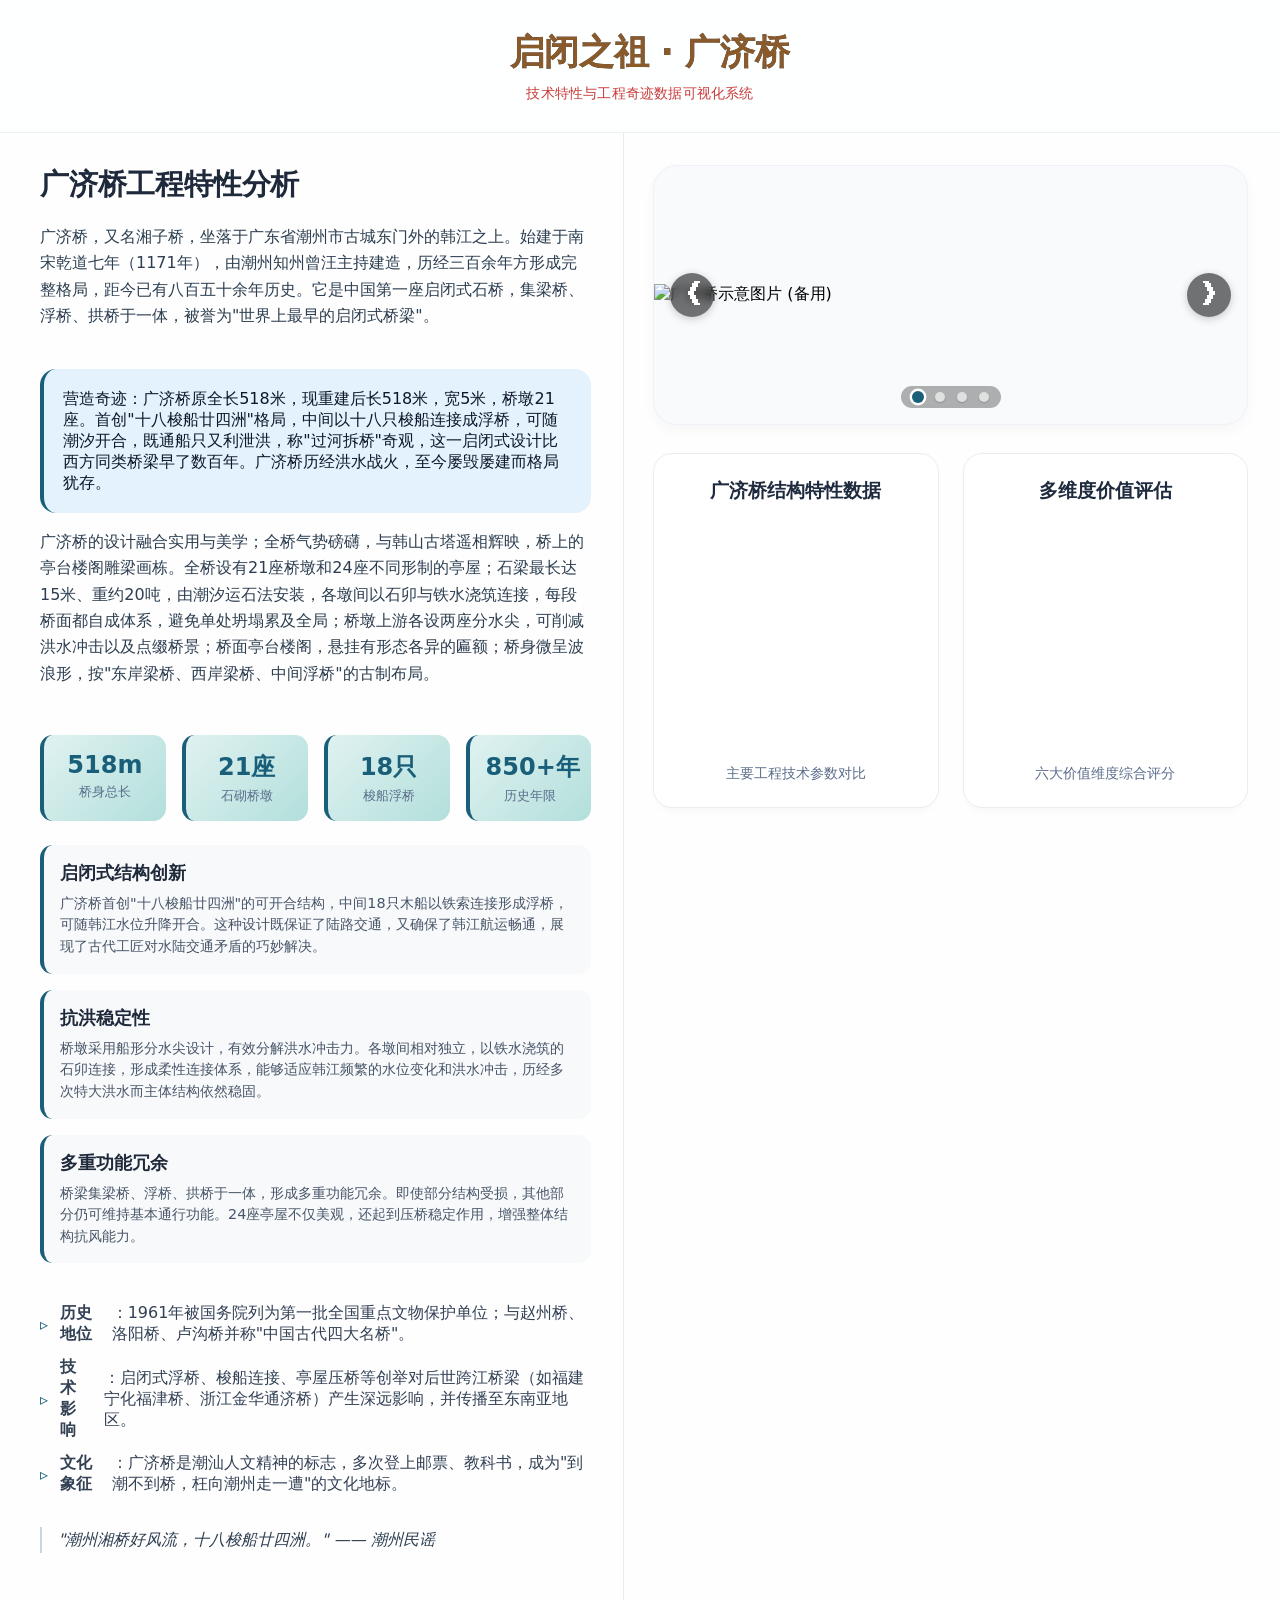
==== guangji.html @ d0218d82 "Add files via upload" ====
<!DOCTYPE html>
<html lang="zh-CN">
<head>
    <meta charset="UTF-8">
    <meta name="viewport" content="width=device-width, initial-scale=1.0, viewport-fit=cover">
    <title>广济桥 - 技术特性数据可视化</title>
    <!-- 引入ECharts库 -->
    <script src="https://cdn.staticfile.org/echarts/5.4.3/echarts.min.js"></script>
    <style>
        * {
            margin: 0;
            padding: 0;
            box-sizing: border-box;
        }

        html, body {
            width: 100%;
            height: 100%;
            margin: 0;
            padding: 0;
        }

        body {
            background: #f5f7fa;
            font-family: 'Inter', system-ui, -apple-system, 'Segoe UI', Roboto, 'Helvetica Neue', sans-serif;
        }

        .layout-card {
            width: 100%;
            margin: 0;
            background: rgba(255, 255, 255, 0.95);
            box-shadow: 0 8px 20px rgba(0, 0, 0, 0.08);
            overflow: hidden;
            border-radius: 0;
        }

        .global-header {
            background: url('images/赵州桥背景.jpg') no-repeat center center;
            background-size: cover;
            padding: 1.8rem 2.5rem;
            border-bottom: 1px solid rgba(0, 0, 0, 0.06);
            box-shadow: 0 1px 2px rgba(0, 0, 0, 0.02);
            text-align: center;
        }

        .global-header h1 {
            font-size: 2.2rem;
            font-weight: 700;
            background: linear-gradient(135deg, #1E2A3E, #2C3E50);
            background-clip: text;
            -webkit-background-clip: text;
            color: #8b5a2b;
            letter-spacing: -0.3px;
            display: inline-block;
            padding-left: 1.2rem;
        }

        .global-header .sub {
            color: rgba(188, 11, 11, 0.8);
            margin-top: 0.5rem;
            font-size: 0.9rem;
            font-weight: 400;
            letter-spacing: 0.2px;
        }

        .content-split {
            display: grid;
            grid-template-columns: 1fr 1.05fr;
            gap: 0;
            background: #fefefe;
        }

        .left-text {
         background: url('images/赵州桥文字.jpg') no-repeat center center;
         background-size: cover;
         padding: 2rem 2rem 2rem 2.5rem;
         border-right: 1px solid #e9edf2;
         transition: all 0.2s;
       }

        .text-card {
            height: 100%;
            display: flex;
            flex-direction: column;
            justify-content: flex-start;
        }

        .text-card h2 {
            font-size: 1.8rem;
            font-weight: 600;
            color: #1e293b;
            margin-bottom: 1.2rem;
            letter-spacing: -0.2px;
        }

        .text-card p {
            color: #2c3e50;
            line-height: 1.65;
            font-size: 1rem;
            margin-bottom: 1.5rem;
        }

        .text-card .highlight {
            background: #e3f2fd;
            padding: 1.2rem;
            border-radius: 1rem;
            margin: 1rem 0;
            font-weight: 500;
            color: #0f172a;
            border-left: 4px solid #1a5f7a;
        }

        .text-card ul {
            list-style: none;
            margin-top: 0.5rem;
        }

        .text-card li {
            margin-bottom: 0.75rem;
            display: flex;
            align-items: center;
            gap: 0.75rem;
            color: #334155;
        }

        .text-card li::before {
            content: "▹";
            color: #1a5f7a;
            font-weight: bold;
        }

        .right-area {
           display: flex;
           flex-direction: column;
           background: url('images/赵州桥文字.jpg') no-repeat center center;
           background-size: cover;
           padding: 2rem 2rem 2rem 1.8rem;
           gap: 1.8rem;
       }

        .image-carousel {
            position: relative;
            background: #f8fafc;
            border-radius: 1.5rem;
            overflow: hidden;
            box-shadow: 0 6px 14px rgba(0, 0, 0, 0.03);
            border: 1px solid #eef2f8;
            min-height: 260px;
            display: flex;
            align-items: center;
            justify-content: center;
        }

        .carousel-img {
            width: 100%;
            height: auto;
            display: block;
            object-fit: cover;
            transition: opacity 0.2s ease;
        }

        .carousel-btn {
            position: absolute;
            top: 50%;
            transform: translateY(-50%);
            background: rgba(0, 0, 0, 0.55);
            backdrop-filter: blur(4px);
            border: none;
            color: white;
            font-size: 2rem;
            font-weight: 500;
            width: 44px;
            height: 44px;
            border-radius: 60px;
            display: flex;
            align-items: center;
            justify-content: center;
            cursor: pointer;
            transition: all 0.2s ease;
            z-index: 20;
            font-family: monospace;
            line-height: 1;
            padding: 0;
            box-shadow: 0 2px 8px rgba(0,0,0,0.2);
        }

        .carousel-btn:hover {
            background: rgba(0, 0, 0, 0.85);
            transform: translateY(-50%) scale(1.03);
        }

        .carousel-btn.prev {
            left: 16px;
        }

        .carousel-btn.next {
            right: 16px;
        }

        .carousel-dots {
            position: absolute;
            bottom: 16px;
            left: 0;
            right: 0;
            display: flex;
            justify-content: center;
            gap: 12px;
            z-index: 20;
            padding: 6px 12px;
            background: rgba(0,0,0,0.3);
            backdrop-filter: blur(4px);
            border-radius: 40px;
            width: fit-content;
            margin: 0 auto;
            pointer-events: none;
        }

        .dot {
            width: 10px;
            height: 10px;
            background-color: rgba(255, 255, 255, 0.6);
            border-radius: 50%;
            transition: all 0.2s;
            cursor: pointer;
            pointer-events: auto;
            box-shadow: 0 1px 2px rgba(0,0,0,0.2);
        }

        .dot.active {
            background-color: #1a5f7a;
            transform: scale(1.2);
            box-shadow: 0 0 0 2px white;
        }

        .dot:hover {
            background-color: #ffffff;
        }

        .charts-split {
            display: grid;
            grid-template-columns: 1fr 1fr;
            gap: 1.5rem;
        }

        .chart-card {
            background: #ffffff;
            border-radius: 1.2rem;
            border: 1px solid #e9edf2;
            box-shadow: 0 6px 12px -6px rgba(0, 0, 0, 0.05);
            transition: all 0.25s ease;
            min-height: 260px;
            display: flex;
            flex-direction: column;
            overflow: hidden;
        }

        .chart-container {
            padding: 1.5rem 1rem;
            flex: 1;
            display: flex;
            flex-direction: column;
            align-items: center;
            justify-content: center;
            min-height: 220px;
        }

        .chart-title {
            font-size: 1.2rem;
            font-weight: 600;
            color: #1e2a3e;
            margin-bottom: 0.8rem;
            text-align: center;
        }

        .chart-description {
            font-size: 0.85rem;
            color: #5b6e8c;
            margin-top: 0.4rem;
            text-align: center;
            line-height: 1.4;
        }

        /* 新增：技术特性卡片样式 */
        .tech-stats-container {
            display: grid;
            grid-template-columns: repeat(auto-fit, minmax(120px, 1fr));
            gap: 1rem;
            margin-top: 1.5rem;
        }

        .tech-stat-box {
            background: linear-gradient(135deg, #e0f2f1, #b2dfdb);
            padding: 1rem;
            border-radius: 0.8rem;
            text-align: center;
            border-left: 4px solid #1a5f7a;
        }

        .stat-value {
            font-size: 1.5rem;
            font-weight: bold;
            color: #1a5f7a;
        }

        .stat-label {
            font-size: 0.8rem;
            color: #5b6e8c;
            margin-top: 0.3rem;
        }

        .feature-item {
            background: #f8f9fa;
            padding: 1rem;
            border-radius: 0.8rem;
            margin-bottom: 1rem;
            border-left: 4px solid #1a5f7a;
        }

        .feature-title {
            color: #1e293b;
            font-size: 1.1rem;
            font-weight: 600;
            margin-bottom: 0.5rem;
        }

        .feature-desc {
            color: #475569;
            line-height: 1.5;
            font-size: 0.9rem;
        }

        @media (max-width: 950px) {
            .content-split {
                grid-template-columns: 1fr;
                gap: 0;
            }
            .left-text {
                border-right: none;
                border-bottom: 1px solid #e9edf2;
                padding: 1.8rem;
            }
            .right-area {
                padding: 1.8rem;
            }
            .global-header h1 {
                font-size: 1.8rem;
            }
            .carousel-btn {
                width: 38px;
                height: 38px;
                font-size: 1.8rem;
            }
        }

        @media (max-width: 640px) {
            .charts-split {
                grid-template-columns: 1fr;
                gap: 1rem;
            }
            .chart-card {
                min-height: 220px;
            }
            .right-area {
                gap: 1.2rem;
            }
            .global-header {
                padding: 1.2rem 1.5rem;
            }
            .text-card h2 {
                font-size: 1.5rem;
            }
            .carousel-btn {
                width: 32px;
                height: 32px;
                font-size: 1.4rem;
            }
            .carousel-dots {
                bottom: 8px;
                gap: 8px;
            }
            .dot {
                width: 8px;
                height: 8px;
            }
        }

        @import url('https://fonts.googleapis.com/css2?family=Inter:opsz,wght@14..32,300;14..32,400;14..32,500;14..32,600;14..32,700&display=swap');
    </style>
</head>
<body>
<div class="layout-card">
    <!-- 全局第一行：标题部分 -->
    <div class="global-header">
        <h1>启闭之祖 · 广济桥</h1>
        <div class="sub">技术特性与工程奇迹数据可视化系统</div>
    </div>

    <!-- 内容区域：左右分开 -->
    <div class="content-split">
        <!-- 左侧文字区域 -->
        <div class="left-text">
            <div class="text-card">
                <h2>广济桥工程特性分析</h2>
                
                <p>广济桥，又名湘子桥，坐落于广东省潮州市古城东门外的韩江之上。始建于南宋乾道七年（1171年），由潮州知州曾汪主持建造，历经三百余年方形成完整格局，距今已有八百五十余年历史。它是中国第一座启闭式石桥，集梁桥、浮桥、拱桥于一体，被誉为"世界上最早的启闭式桥梁"。</p>

                <div class="highlight">
                    营造奇迹：广济桥原全长518米，现重建后长518米，宽5米，桥墩21座。首创"十八梭船廿四洲"格局，中间以十八只梭船连接成浮桥，可随潮汐开合，既通船只又利泄洪，称"过河拆桥"奇观，这一启闭式设计比西方同类桥梁早了数百年。广济桥历经洪水战火，至今屡毁屡建而格局犹存。
                </div>

                <p>广济桥的设计融合实用与美学；全桥气势磅礴，与韩山古塔遥相辉映，桥上的亭台楼阁雕梁画栋。全桥设有21座桥墩和24座不同形制的亭屋；石梁最长达15米、重约20吨，由潮汐运石法安装，各墩间以石卯与铁水浇筑连接，每段桥面都自成体系，避免单处坍塌累及全局；桥墩上游各设两座分水尖，可削减洪水冲击以及点缀桥景；桥面亭台楼阁，悬挂有形态各异的匾额；桥身微呈波浪形，按"东岸梁桥、西岸梁桥、中间浮桥"的古制布局。</p>

                <!-- 广济桥技术特性统计 -->
                <div class="tech-stats-container">
                    <div class="tech-stat-box">
                        <div class="stat-value">518m</div>
                        <div class="stat-label">桥身总长</div>
                    </div>
                    <div class="tech-stat-box">
                        <div class="stat-value">21座</div>
                        <div class="stat-label">石砌桥墩</div>
                    </div>
                    <div class="tech-stat-box">
                        <div class="stat-value">18只</div>
                        <div class="stat-label">梭船浮桥</div>
                    </div>
                    <div class="tech-stat-box">
                        <div class="stat-value">850+年</div>
                        <div class="stat-label">历史年限</div>
                    </div>
                </div>

                <!-- 技术特性详细分析 -->
                <div style="margin-top: 1.5rem;">
                    <div class="feature-item">
                        <div class="feature-title">启闭式结构创新</div>
                        <div class="feature-desc">广济桥首创"十八梭船廿四洲"的可开合结构，中间18只木船以铁索连接形成浮桥，可随韩江水位升降开合。这种设计既保证了陆路交通，又确保了韩江航运畅通，展现了古代工匠对水陆交通矛盾的巧妙解决。</div>
                    </div>
                    
                    <div class="feature-item">
                        <div class="feature-title">抗洪稳定性</div>
                        <div class="feature-desc">桥墩采用船形分水尖设计，有效分解洪水冲击力。各墩间相对独立，以铁水浇筑的石卯连接，形成柔性连接体系，能够适应韩江频繁的水位变化和洪水冲击，历经多次特大洪水而主体结构依然稳固。</div>
                    </div>
                    
                    <div class="feature-item">
                        <div class="feature-title">多重功能冗余</div>
                        <div class="feature-desc">桥梁集梁桥、浮桥、拱桥于一体，形成多重功能冗余。即使部分结构受损，其他部分仍可维持基本通行功能。24座亭屋不仅美观，还起到压桥稳定作用，增强整体结构抗风能力。</div>
                    </div>
                </div>

                <ul style="margin-top: 1.5rem;">
                    <li><strong>历史地位</strong>：1961年被国务院列为第一批全国重点文物保护单位；与赵州桥、洛阳桥、卢沟桥并称"中国古代四大名桥"。</li>
                    <li><strong>技术影响</strong>：启闭式浮桥、梭船连接、亭屋压桥等创举对后世跨江桥梁（如福建宁化福津桥、浙江金华通济桥）产生深远影响，并传播至东南亚地区。</li>
                    <li><strong>文化象征</strong>：广济桥是潮汕人文精神的标志，多次登上邮票、教科书，成为"到潮不到桥，枉向潮州走一遭"的文化地标。</li>
                </ul>

                <p style="margin-top: 1.2rem; font-style: italic; border-left: 2px solid #cbd5e1; padding-left: 1rem;">
                    "潮州湘桥好风流，十八梭船廿四洲。" —— 潮州民谣
                </p>
            </div>
        </div>

        <!-- 右侧区域：上下结构 -->
        <div class="right-area">
            <!-- 右侧上半部分：图集轮播组件 -->
            <div class="image-carousel" id="guangjiCarousel">
                <img class="carousel-img" id="carouselImage" src="" alt="广济桥图集">
                <button class="carousel-btn prev" id="prevBtn" aria-label="上一张">❮</button>
                <button class="carousel-btn next" id="nextBtn" aria-label="下一张">❯</button>
                <div class="carousel-dots" id="dotsContainer"></div>
            </div>

            <!-- 右侧下半部分：图表区域 -->
            <div class="charts-split">
                <!-- 左侧图表容器：结构特性柱状图 -->
                <div class="chart-card">
                    <div class="chart-container">
                        <div class="chart-title">广济桥结构特性数据</div>
                        <div id="structureChart" style="width: 100%; height: 240px;"></div>
                        <div class="chart-description">主要工程技术参数对比</div>
                    </div>
                </div>
                
                <!-- 右侧图表容器：多维度价值雷达图 -->
                <div class="chart-card">
                    <div class="chart-container">
                        <div class="chart-title">多维度价值评估</div>
                        <div id="radarChart" style="width: 100%; height: 240px;"></div>
                        <div class="chart-description">六大价值维度综合评分</div>
                    </div>
                </div>
            </div>
        </div>
    </div>
</div>

<script>
    // 广济桥图片轮播
    (function() {
        const imageList = [
            {
                src: "images/广济桥1.jpg",
                alt: "广济桥全景 - 世界最早的启闭式桥梁"
            },
            {
                src: "images/广济桥2.jpg",
                alt: "广济桥侧面景观与韩江"
            },
            {
                src: "images/广济桥3.jpg",
                alt: "广济桥亭屋与建筑细节"
            },
            {
                src: "images/广济桥4.jpg",
                alt: "广济桥梭船浮桥特写"
            }
        ];
        
        let currentIndex = 0;
        const carouselImg = document.getElementById('carouselImage');
        const prevBtn = document.getElementById('prevBtn');
        const nextBtn = document.getElementById('nextBtn');
        const dotsContainer = document.getElementById('dotsContainer');
        
        function generateDots() {
            dotsContainer.innerHTML = '';
            for (let i = 0; i < imageList.length; i++) {
                const dot = document.createElement('span');
                dot.classList.add('dot');
                if (i === currentIndex) dot.classList.add('active');
                dot.dataset.index = i;
                dot.addEventListener('click', (e) => {
                    e.stopPropagation();
                    const idx = parseInt(e.currentTarget.dataset.index);
                    if (!isNaN(idx) && idx !== currentIndex) {
                        currentIndex = idx;
                        updateImageAndDots();
                    }
                });
                dotsContainer.appendChild(dot);
            }
        }
        
        function updateImageAndDots() {
            if (!imageList.length) return;
            const currentImage = imageList[currentIndex];
            carouselImg.src = currentImage.src;
            carouselImg.alt = currentImage.alt;
            
            const dots = document.querySelectorAll('.dot');
            dots.forEach((dot, idx) => {
                if (idx === currentIndex) {
                    dot.classList.add('active');
                } else {
                    dot.classList.remove('active');
                }
            });
        }
        
        function nextImage() {
            if (imageList.length === 0) return;
            currentIndex = (currentIndex + 1) % imageList.length;
            updateImageAndDots();
        }
        
        function prevImage() {
            if (imageList.length === 0) return;
            currentIndex = (currentIndex - 1 + imageList.length) % imageList.length;
            updateImageAndDots();
        }
        
        function initCarousel() {
            if (imageList.length === 0) {
                carouselImg.src = "https://picsum.photos/id/104/800/500?grayscale";
                carouselImg.alt = "暂无广济桥图片";
                return;
            }
            generateDots();
            currentIndex = 0;
            updateImageAndDots();
            
            if (prevBtn) prevBtn.addEventListener('click', (e) => {
                e.preventDefault();
                prevImage();
            });
            if (nextBtn) nextBtn.addEventListener('click', (e) => {
                e.preventDefault();
                nextImage();
            });
            
            window.addEventListener('keydown', (e) => {
                if (e.key === 'ArrowLeft') {
                    prevImage();
                    e.preventDefault();
                } else if (e.key === 'ArrowRight') {
                    nextImage();
                    e.preventDefault();
                }
            });
        }
        
        function handleImageError() {
            const fallbackImages = [
                "https://picsum.photos/id/20/800/500?grayscale",
                "https://picsum.photos/id/96/800/500?grayscale"
            ];
            let usedFallback = false;
            carouselImg.onerror = function() {
                if (!usedFallback) {
                    usedFallback = true;
                    carouselImg.src = fallbackImages[0];
                    carouselImg.alt = "广济桥示意图片 (备用)";
                }
            };
        }
        
        initCarousel();
        handleImageError();
    })();
</script>

<script>
    // 初始化ECharts图表
    document.addEventListener('DOMContentLoaded', function() {
        if (typeof echarts === 'undefined') {
            console.error("ECharts未加载成功");
            return;
        }
        
        // 1. 结构特性柱状图
        const structureChart = echarts.init(document.getElementById('structureChart'));
        const structureOption = {
            tooltip: {
                trigger: 'axis',
                axisPointer: { type: 'shadow' },
                formatter: function(params) {
                    let result = params[0].name + '<br/>';
                    params.forEach(function(item) {
                        result += item.marker + item.seriesName + ': ' + item.value;
                        if (item.seriesName === '数值') {
                            if (params[0].name === '桥身长度') {
                                result += ' 米';
                            } else if (params[0].name === '历史年限') {
                                result += ' 年';
                            } else if (params[0].name === '桥墩数量') {
                                result += ' 座';
                            } else if (params[0].name === '梭船数量') {
                                result += ' 只';
                            }
                        }
                        result += '<br/>';
                    });
                    return result;
                }
            },
            grid: {
                left: '3%',
                right: '4%',
                bottom: '3%',
                top: '10%',
                containLabel: true
            },
            xAxis: {
                type: 'category',
                data: ['桥身长度', '桥墩数量', '梭船数量', '亭屋数量', '历史年限'],
                axisLine: { lineStyle: { color: '#7f8c8d' } },
                axisLabel: { 
                    color: '#5b6e8c',
                    fontSize: 12
                }
            },
            yAxis: {
                type: 'value',
                name: '数值',
                axisLine: { lineStyle: { color: '#7f8c8d' } },
                axisLabel: { 
                    color: '#5b6e8c',
                    fontSize: 12
                },
                splitLine: { 
                    lineStyle: { 
                        color: '#e9edf2',
                        type: 'dashed'
                    }
                }
            },
            series: [
                {
                    name: '数值',
                    type: 'bar',
                    barWidth: '60%',
                    data: [
                        { value: 518, itemStyle: { color: '#1a5f7a' } },
                        { value: 21, itemStyle: { color: '#2a7a94' } },
                        { value: 18, itemStyle: { color: '#3a94a9' } },
                        { value: 24, itemStyle: { color: '#4aadbe' } },
                        { value: 850, itemStyle: { color: '#5ac7d3' } }
                    ],
                    label: {
                        show: true,
                        position: 'top',
                        color: '#1e293b',
                        fontWeight: 'bold',
                        fontSize: 12
                    },
                    itemStyle: {
                        borderRadius: [4, 4, 0, 0]
                    }
                }
            ]
        };
        structureChart.setOption(structureOption);
        
        // 2. 多维度价值雷达图
        const radarChart = echarts.init(document.getElementById('radarChart'));
        const radarOption = {
            tooltip: {
                trigger: 'item'
            },
            radar: {
                indicator: [
                    { name: '历史价值', max: 10 },
                    { name: '技术创新', max: 10 },
                    { name: '文化意义', max: 10 },
                    { name: '艺术价值', max: 10 },
                    { name: '工程难度', max: 10 },
                    { name: '旅游价值', max: 10 }
                ],
                center: ['50%', '50%'],
                radius: '60%',
                axisName: { 
                    color: '#5b6e8c',
                    fontSize: 12
                },
                splitLine: {
                    lineStyle: {
                        color: '#e9edf2'
                    }
                },
                splitArea: {
                    show: true,
                    areaStyle: {
                        color: ['rgba(255,255,255,0.8)', 'rgba(240,242,245,0.6)']
                    }
                },
                axisLine: {
                    lineStyle: {
                        color: '#cbd5e1'
                    }
                }
            },
            series: [
                {
                    type: 'radar',
                    data: [
                        {
                            value: [9.2, 9.8, 9.5, 8.9, 9.7, 8.5],
                            name: '广济桥',
                            areaStyle: { 
                                color: 'rgba(26, 95, 122, 0.3)' 
                            },
                            lineStyle: { 
                                color: '#1a5f7a',
                                width: 2
                            },
                            itemStyle: { 
                                color: '#1a5f7a' 
                            },
                            label: {
                                show: true,
                                formatter: function(params) {
                                    return params.value;
                                },
                                color: '#1e293b',
                                fontWeight: 'bold',
                                fontSize: 11
                            }
                        }
                    ]
                }
            ]
        };
        radarChart.setOption(radarOption);
        
        // 窗口大小变化时重绘
        window.addEventListener('resize', function() {
            structureChart.resize();
            radarChart.resize();
        });
    });
</script>
</body>
</html>
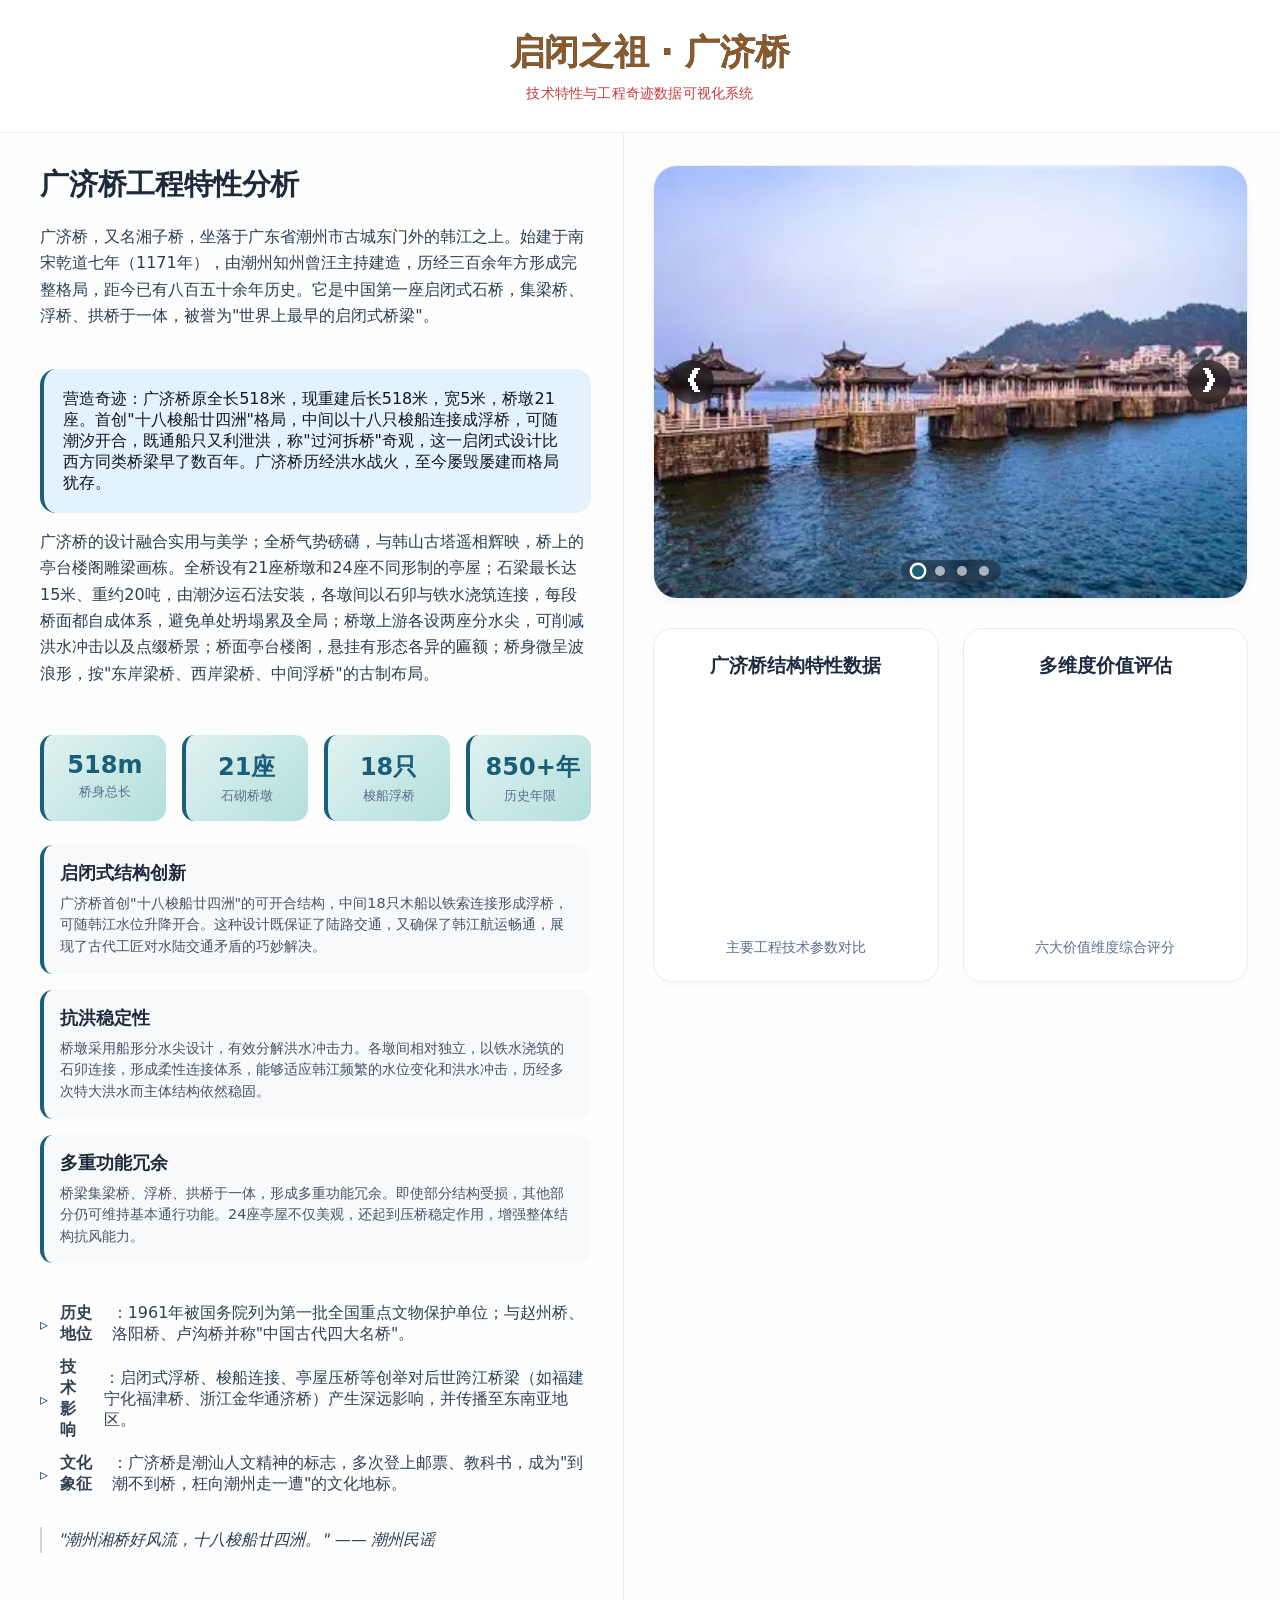
==== commit 6c1dfa7a: "Update guangji.html" ====
--- a/guangji.html
+++ b/guangji.html
@@ -499,19 +499,19 @@
     (function() {
         const imageList = [
             {
-                src: "images/广济桥1.jpg",
+                src: "广济桥1.jpg",
                 alt: "广济桥全景 - 世界最早的启闭式桥梁"
             },
             {
-                src: "images/广济桥2.jpg",
+                src: "广济桥2.jpg",
                 alt: "广济桥侧面景观与韩江"
             },
             {
-                src: "images/广济桥3.jpg",
+                src: "广济桥3.jpg",
                 alt: "广济桥亭屋与建筑细节"
             },
             {
-                src: "images/广济桥4.jpg",
+                src: "广济桥4.jpg",
                 alt: "广济桥梭船浮桥特写"
             }
         ];
@@ -790,4 +790,4 @@
     });
 </script>
 </body>
-</html>+</html>
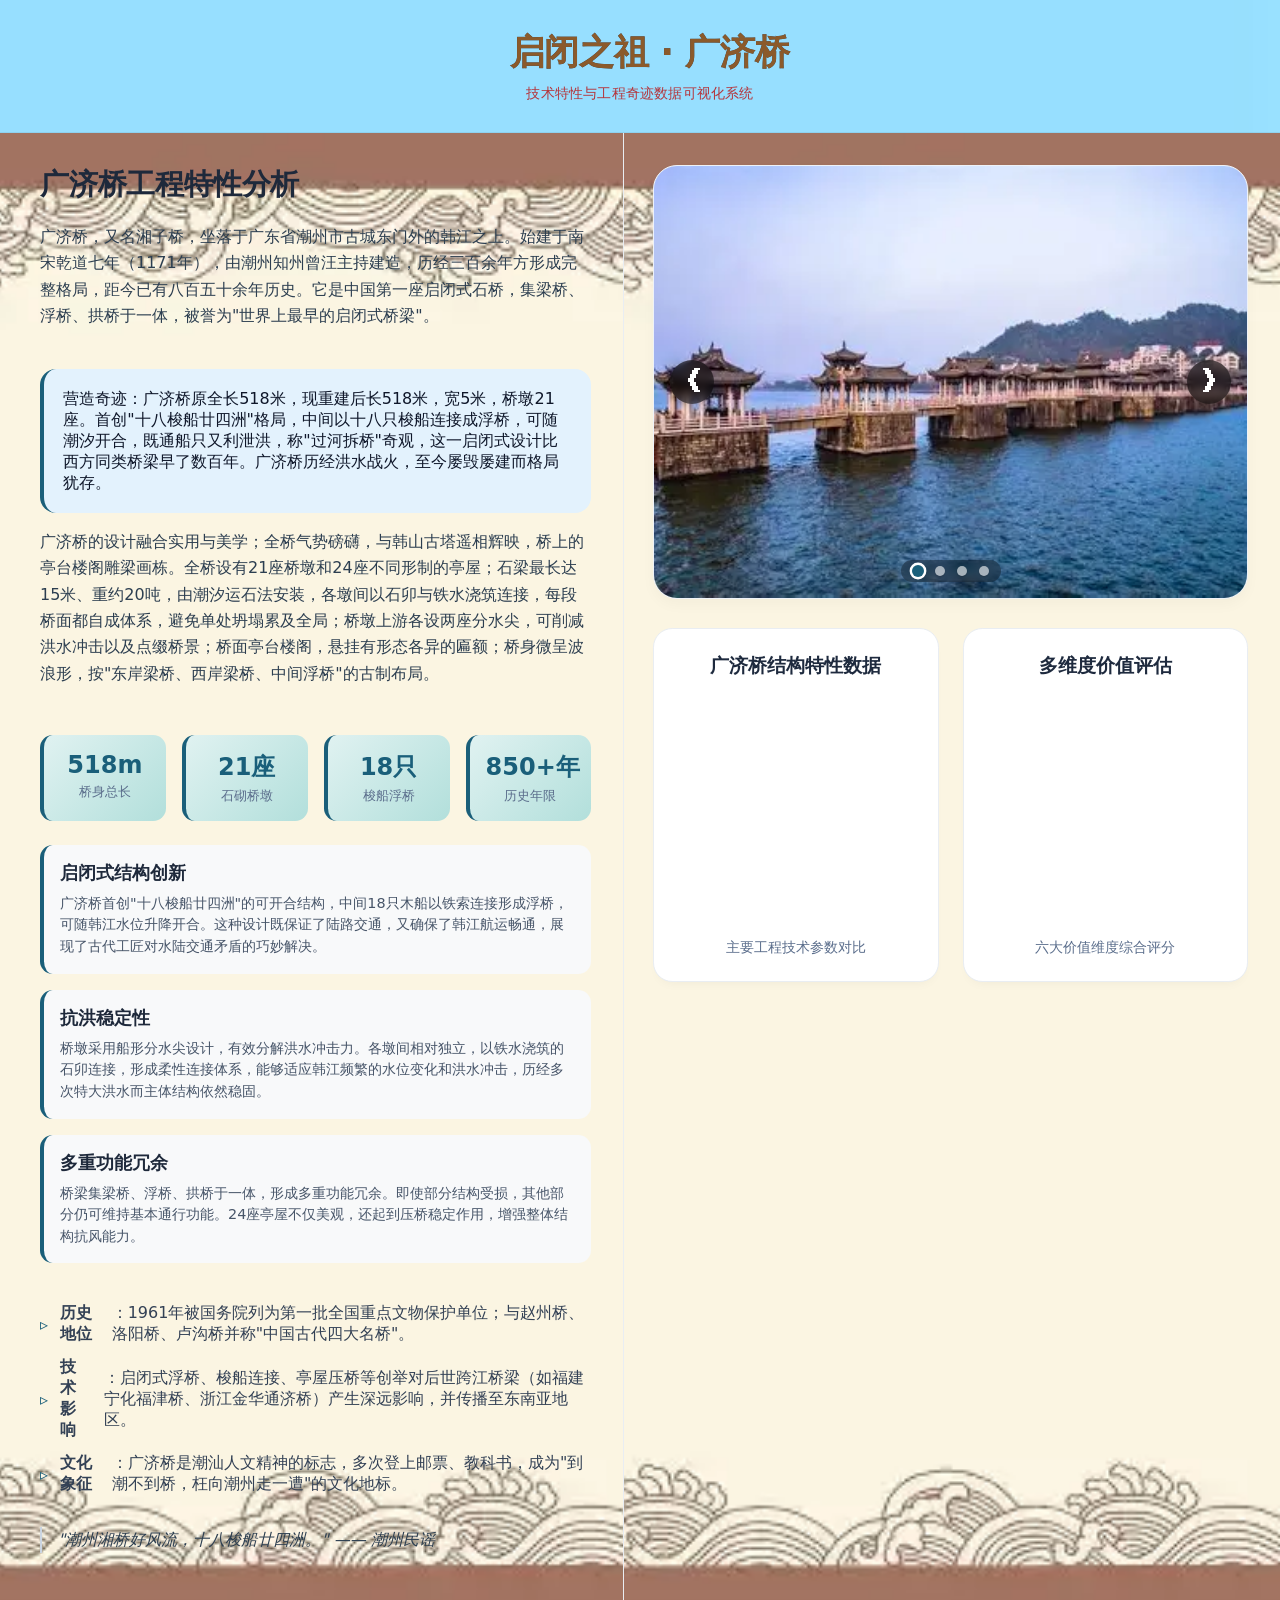
==== commit 6b942b73: "Update guangji.html" ====
--- a/guangji.html
+++ b/guangji.html
@@ -35,7 +35,7 @@
         }
 
         .global-header {
-            background: url('images/赵州桥背景.jpg') no-repeat center center;
+            background: url('赵州桥背景.jpg') no-repeat center center;
             background-size: cover;
             padding: 1.8rem 2.5rem;
             border-bottom: 1px solid rgba(0, 0, 0, 0.06);
@@ -71,7 +71,7 @@
         }
 
         .left-text {
-         background: url('images/赵州桥文字.jpg') no-repeat center center;
+         background: url('赵州桥文字.jpg') no-repeat center center;
          background-size: cover;
          padding: 2rem 2rem 2rem 2.5rem;
          border-right: 1px solid #e9edf2;
@@ -132,7 +132,7 @@
         .right-area {
            display: flex;
            flex-direction: column;
-           background: url('images/赵州桥文字.jpg') no-repeat center center;
+           background: url('赵州桥文字.jpg') no-repeat center center;
            background-size: cover;
            padding: 2rem 2rem 2rem 1.8rem;
            gap: 1.8rem;
